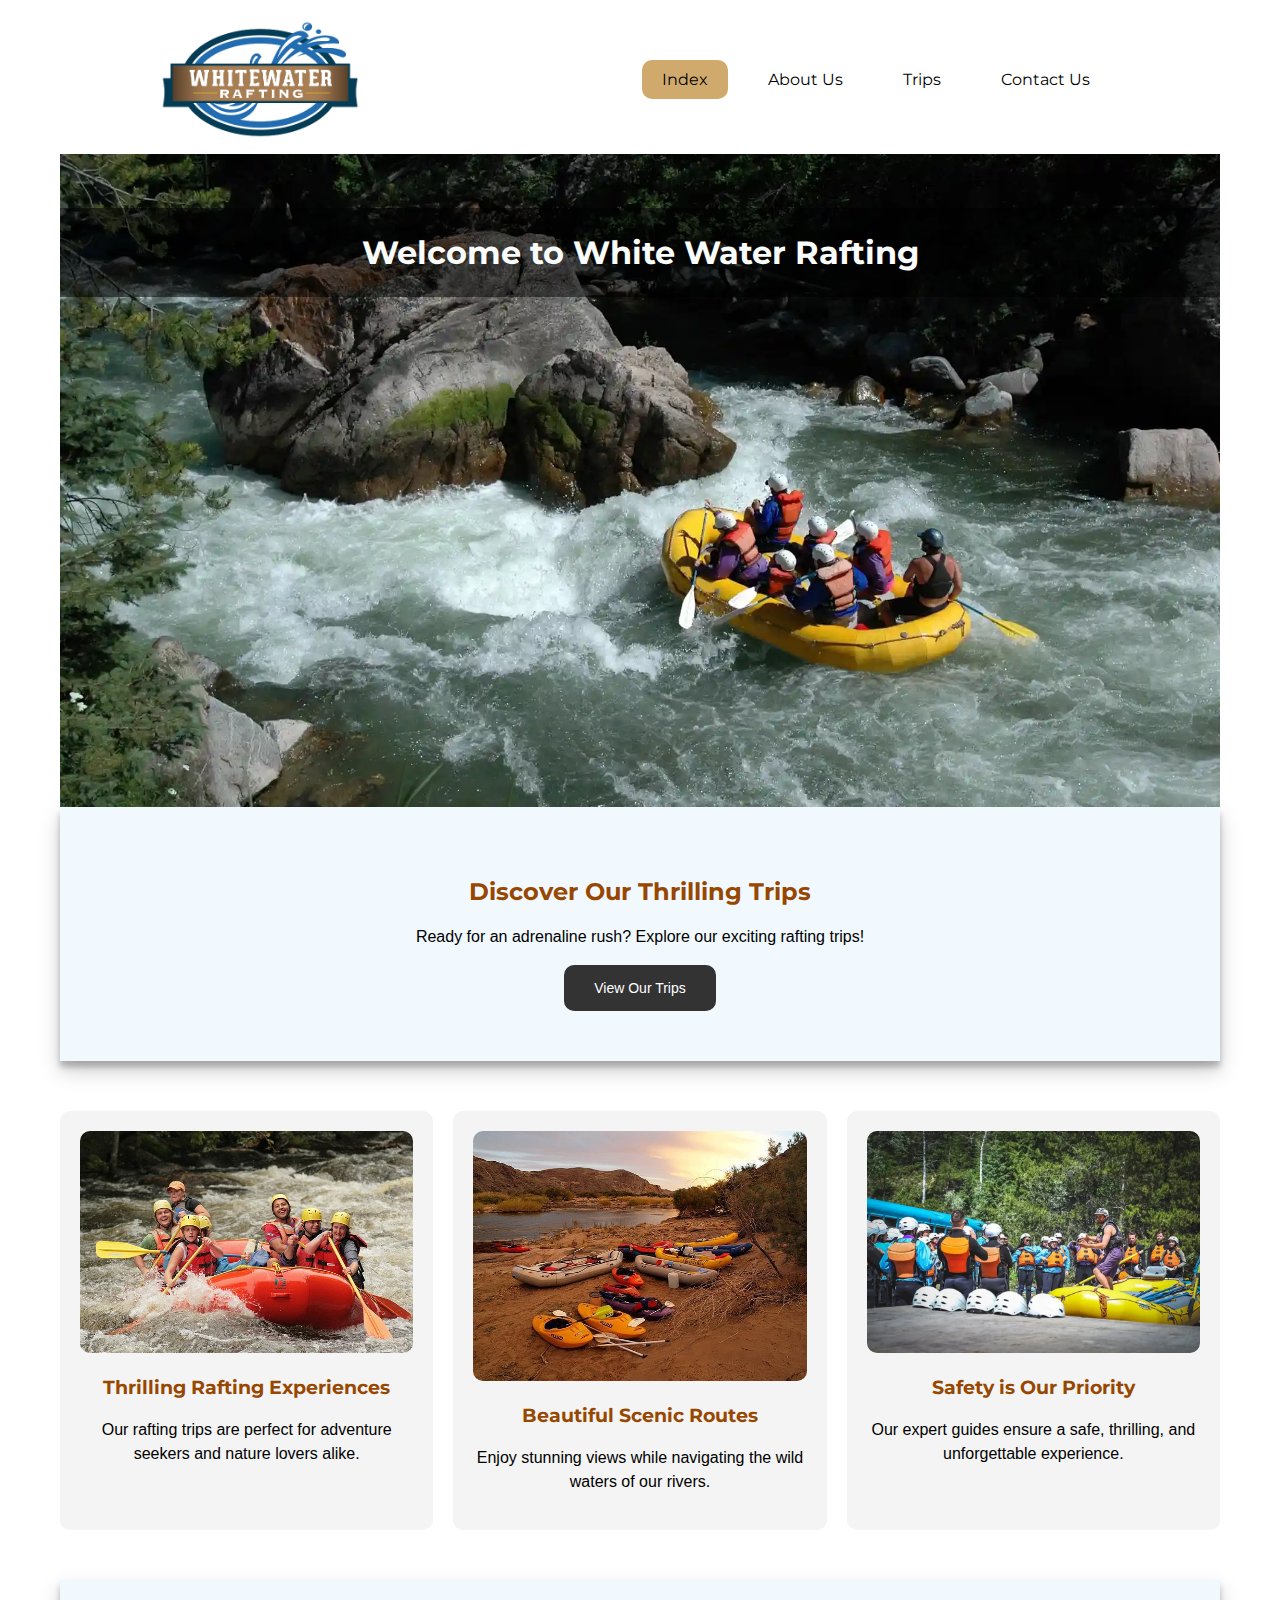
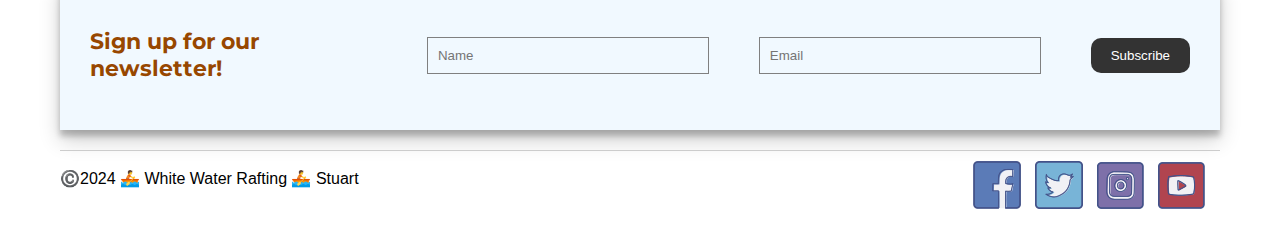
==== wwr/index.html @ e97b23b3 "Added Home and Trips Pages Updated CSS layout" ====
<!DOCTYPE html>
<html lang="en">
<head>
	<meta charset="UTF-8">
	<meta name="viewport" content="width=device-width, initial-scale=1.0">
	<title>Home - White Water Rafting</title>
	<meta name="description" content="White River Rafting home page.">
	<meta name="author" content="Stuart Beech">
	<link rel="preconnect" href="https://fonts.googleapis.com">
	<link rel="preconnect" href="https://fonts.gstatic.com" crossorigin>
	<link
		href="https://fonts.googleapis.com/css2?family=Montserrat:ital,wght@0,100..900;1,100..900&family=Open+Sans:ital,wght@0,300..800;1,300..800&display=swap"
		rel="stylesheet">
	<link rel="stylesheet" href="styles/rafting.css">
</head>
<body>
	<header>
		<img src="images/logo.png" alt="Rapids logo">
		<nav>
			<ul class="navigation">
				<li><a href="index.html" class="active">Index</a></li>
				<li><a href="about.html">About Us</a></li>
				<li><a href="trips.html">Trips</a></li>
				<li><a href="contact.html">Contact Us</a></li>
			</ul>
		</nav>
	</header>

	<main class="index-main">
		<div class="hero">
			<img src="images/index-hero.webp" alt="Hero Banner">
			<h1>Welcome to White Water Rafting</h1>
		</div>

		<section class="cta">
			<h2>Discover Our Thrilling Trips</h2>
			<p>Ready for an adrenaline rush? Explore our exciting rafting trips!</p>
			<button><a href="trips.html" class="cta-button">View Our Trips</a></button>
		</section>

		<section class="grid-layout">
			<div class="grid-item">
				<img src="images/293204862_81d94636da_z.webp" alt="Exciting Rafting">

				<h3>Thrilling Rafting Experiences</h3>
				<p>Our rafting trips are perfect for adventure seekers and nature lovers alike.</p>
			</div>

			<div class="grid-item">
				<img src="images/Sa-Forest-Adventures-Orange-River-Rafting-Camp-min.webp" alt="Scenic Views">

				<h3>Beautiful Scenic Routes</h3>
				<p>Enjoy stunning views while navigating the wild waters of our rivers.</p>
			</div>

			<div class="grid-item">
				<img src="images/safety.webp" alt="Safety First">

				<h3>Safety is Our Priority</h3>
				<p>Our expert guides ensure a safe, thrilling, and unforgettable experience.</p>
			</div>
		</section>

		<section class="newsletter-signup">
			<form action="">
				<h2>Sign up for our newsletter!</h2>
				<!-- <label for="name">Name:</label> -->
				<input type="text" name="name" placeholder="Name" required>

				<!-- <label for="email">Email:</label> -->
				<input type="email" name="email" placeholder="Email" required>

				<button type="submit">Subscribe</button>
			</form>
		</section>
	</main>

	<footer class="index-footer">
		<p>©️2024 🚣 White Water Rafting 🚣 Stuart</p>
		<nav class="sociallinks">
			<a href="https://facebook.com"
				><img src="images/facebook_icon.png" alt="Facebook"
			></a>
			<a href="https://twitter.com"
				><img src="images/twitter_icon.png" alt="Twitter"
			></a>
			<a href="https://instagram.com"
				><img src="images/instagram_icon.png" alt="Instagram"
			></a>
			<a href="https://youtube.com"
				><img src="images/youtube_icon.png" alt="YouTube"
			></a>
		</nav>
	</footer>
</body>
</html>
---- wwr/styles/rafting.css ----
:root {
  --primary-color: #000000;
  --secondary-color: #3a321a;
  --accent-color: #fbfdfd;
  --background-color: #3f7f9d;
  --text-color: #974700;
}

* {
  box-sizing: border-box;
  scroll-behavior: smooth;
}

body {
  margin: 20px 60px;
}

/* Header Section */
header {
  align-items: center;
  /* border-bottom: 1px solid #ccc; */
  display: grid;
  grid-template-columns: 30% 1fr;
  margin: 1rem auto;
  /* padding: 0 0 10px;
  margin-bottom: 40px; */
  /* max-width: 1000px; */
}

header > img {
  width: 200px;
  margin-left: 100px;
}

h1,
h2,
h3,
thead th {
  color: var(--text-color);
  font-family: "montserrat", sans-serif;
  font-style: normal;
}

p {
  line-height: 1.5em;
}

p,
tbody td {
  font-family: "open-sans", sans-serif;
  font-style: normal;
  text-align: justify;
}

/* Navigation Section */
nav {
  text-align: right;
}

nav li {
  width: fit-content;
}

nav li a {
  /* background-color: var(--background-color); */
  /* border-right: 1px solid black; */
  text-align: center;
}

nav li:last-child a {
  border-right: none;
}

.navigation {
  display: flex;
  justify-content: flex-end;
  list-style: none;
  padding-right: 100px;
}

.navigation li {
  padding: 0 10px;
}

.navigation a {
  color: black;
  display: block;
  font-family: "montserrat", sans-serif;
  font-style: normal;
  padding: 10px 20px;
  text-decoration: none;
  transition: 0.25s ease;
  border-radius: 10px;
}

.navigation a:hover {
  /* color: #eed994; */
  color: white;
  background-color: #895129;
}

.navigation a.active {
  color: black;
  background-color: #D0A96D;
}

/* Hero Section */
.hero {
  position: relative;
}

.hero img {
  display: block;
  height: auto;
  width: 100%;
}

.hero h1 {
  position: absolute;
  top: 5%;
  width: 100%;
  background-color: rgba(0, 0, 0, 0.5);
  color: var(--accent-color);
  padding: 25px;
  text-align: center;
  box-sizing: border-box;
  /* border: 1px solid red; */
}

.sub_hero {
  position: absolute;
  top: 50%;
  left: 50%;
  transform: translate(-50%, -50%);
  display: flex;
  align-items: flex-start;
  gap: 20px;
  padding: 40px;
  width: 80%;
  background-color: rgba(3, 66, 124, 0.5);
}

.sub_hero img {
  order: 1;
  width: 30%;
}

.sub_hero p {
  color: var(--accent-color);
  margin-top: 0;
}

/* History Section */
.history {
  margin-top: 40px;
}

.history-grid {
  display: grid;
  grid-template-columns: 1fr 350px 1fr;
  gap: 25px;
}

.history img {
  grid-column: 2/3;
  margin: auto;
  width: 350px;
}

.history p {
  margin-top: 0;
}

.history h2 {
  text-align: center;
}

.first-paragraph {
  grid-column: 1/2;
}

.second-paragraph {
  grid-column: 3/4;
}

/* Adventure Section */
.adventure {
  margin-top: 40px;
}

.adventure h2 {
  text-align: center;
}

.adventure-figure {
  display: flex;
  justify-content: space-between;
}

.adventure-figure-display {
  border: thin #c0c0c0 solid;
  display: flex;
  flex-direction: column;
  margin: auto 0;
  padding: 5px;
}

figure {
  display: flex;
  flex-direction: column;
}

.adventure-figure img {
  max-width: 220px;
  max-height: 150px;
}

figcaption {
  background-color: #222;
  color: #fff;
  font: italic smaller sans-serif;
  padding: 3px;
  text-align: center;
}

/* Footer Section */
footer {
  border-top: 1px solid #ccc;
  display: flex;
  margin: 20px auto;
  position: relative;
}

footer p {
  /* text-align: center; */
  width: 100%;
}

footer .copyright {
  position: absolute;
  text-align: center;
}

/* Social Links */
.sociallinks {
  margin: 10px;
  position: absolute;
  right: 0;
}

.sociallinks a {
  padding: 5px;
  text-decoration: none;
}

/**/

.contact-image {
  max-width: 200px;
}

.company-info {
  display: flex;
  justify-content: space-between;
  animation: fadeIn 3s ease;
}

.contact-block {
  display: flex;
  flex-direction: column;
  justify-content: space-between;
  width: 100%;
  /* display: grid;
  grid-template-rows: subgrid;
  grid-row: 1/3; */
  row-gap: 40px;
}

.testimonials {
  margin-top: 30px;
  /* box-shadow: rgba(0, 0, 0, 0.19) 0px 10px 20px, rgba(0, 0, 0, 0.23) 0px 6px 6px; */
  text-align: center;
  width: 1100px;
  margin: 0 auto;
}

.testimonials p {
  text-align: center;
  font-style: italic;
}

.testimonials h2 {
  padding-top: 40px;
}

.contact-block img {
  max-width: 660px;
}

.address {
  height: 100%;
  box-shadow: rgba(0, 0, 0, 0.19) 0px 10px 20px, rgba(0, 0, 0, 0.23) 0px 6px 6px;
}

.address,
.testimonials {
  padding: 1rem 3rem;
}

.address p a {
  margin-left: 5px;
  text-decoration: none;
  color: black;
}

.address p a:hover {
  color: #895129;
}

.company-info .address > p:nth-child(2),
.company-info .address > p:nth-child(3),
.company-info .address > p:nth-child(4) {
  display: flex;
  align-items: center;
}

.company-info .address > p:nth-child(3)::before {
  content: '';
  background-image: url('../images/iphone.png');
  background-size: cover;
  width: 30px;
  height: 30px;
  display: inline-block;
  margin-right: 10px;
}

.company-info .address > p:nth-child(2)::before {
  content: '';
  background-image: url('../images/placeholder.png');
  background-size: cover;
  width: 30px;
  height: 30px;
  display: inline-block;
  margin-right: 10px;
}

.company-info .address > p:nth-child(4)::before {
  content: '';
  background-image: url('../images/mail.png');
  background-size: cover;
  width: 30px;
  height: 30px;
  display: inline-block;
  margin-right: 10px;
}

.google-map {
  overflow: hidden; /* Ensures smooth entry */
  /* grid-row: 2/3; */
  height: 100%;
  /* width: 100%; */
  transform: translateX(-100%);
  animation: slideIn 1.2s ease-out forwards;
}

.google-map > h2 {
  text-align: center;
  padding-top: 40px;
}

.google-map > iframe {
  /* width: calc(100% - 510px); */
  width: 100%;
  height: 100%;
}

.google-map > img {
  width: 500px;
}

/* .google-map {
  transform: translateX(-100%);
  animation: slideIn 1.2s ease-out forwards;
} */

@keyframes slideIn {
  0% {
    transform: translateX(-100%);
  }
  100% {
    transform: translateX(0);
  }
}

@keyframes fadeIn {
  0% {
    opacity: 0;
  }
  100% {
    opacity: 1;
  }
}

.employee-profiles {
  display: flex;
  justify-content: center;
  margin-top: 0;
  gap: 20px;
}

.employee-h2 > h2 {
  text-align: center;
  padding-top: 70px;
}

.employee {
  width: 30%;
  margin: auto;
  border: thin #c0c0c0 solid;
  padding: 5px;
}

.employee > .employee-name {
  margin: 0 auto;
  width: 100%;
  font-size: 18px;
  line-height: 24px;
}

.employee-photo {
  width: 100%;
  /* max-width: 220px;
  max-height: 150px; */
  margin: 0 auto;
}

.contact-form {
  width: 100%;
  animation: fadeIn 3s ease;
}

.contact-form form {
  max-width: 750px;
  margin: 0 0 0 auto;
  background-color: white;
  padding: 1rem 3rem;
  /* box-shadow: 0 0 10px rgba(0, 0, 0, 0.1); */
  box-shadow: rgba(0, 0, 0, 0.19) 0px 10px 20px, rgba(0, 0, 0, 0.23) 0px 6px 6px;
}

.contact-form label {
  display: block;
  margin-bottom: 5px;
  font-family: "open-sans", sans-serif;
  color: darkslategray;
}

.contact-form input,
.contact-form textarea {
  width: 100%;
  padding: 10px;
  margin-bottom: 20px;
  border: 1px solid #ddd;
}

.contact-form .radio-group label {
  width: 40%;
}

.contact-form .radio-group input {
  width: auto;
}

.contact-form .radio-group {
  display: flex;
  margin-bottom: 20px;
}

.newsletter {
  display: flex;
  gap: 30px;
}

.newsletter p,
.newsletter input {
  width: auto;
}

button {
  background-color: #333;
  color: white;
  border: none;
  border-radius: 10px;
  padding: 10px;
  cursor: pointer;
  transition: .25s ease;
  padding: 10px;
  display: flex;
  align-items: center;
}

.contact-form button svg {
  width: 15px;
  height: 15px;
  padding-left: 5px;
}

button:hover {
  filter: invert();
}

.wireframe {
  z-index: 10;
}

.index-main {
  position: relative;
}

.newsletter-signup {
  /* max-width: fit-content; */
  margin: 0 auto;
}

.newsletter-signup > form {
  display: flex;
  align-items: center;
  justify-content: center;
  gap: 50px;
  box-shadow: rgba(0, 0, 0, 0.19) 0px 10px 20px, rgba(0, 0, 0, 0.23) 0px 6px 6px;
  background-color: #F1F9FF;
  padding: 30px;
}

.newsletter-signup > form h2 {
  font-size: 22px;
}

.newsletter-signup > form > input {
  width: 300px;
  padding: 10px;
  background-color: transparent;
  border: 1px solid grey;
}

.newsletter-signup > form button {
  width: fit-content;
  padding: 10px 20px;
}

.cta {
  padding: 50px 0;
  background-color: #F1F9FF;
  box-shadow: rgba(0, 0, 0, 0.19) 0px 10px 20px, rgba(0, 0, 0, 0.23) 0px 6px 6px;
}

.cta > * {
  text-align: center;
}

.cta button {
  margin: auto;
  padding: 15px 30px;
}

.cta a {
  display: block;
  text-decoration: none;
  color: white;
  font-size: 14px;
}

.grid-layout {
  display: grid;
  grid-template-columns: repeat(3, 1fr);
  /* grid-template-rows: auto auto auto; */
  gap: 20px;
  padding: 50px 0;
}

.grid-item {
  /* display: grid;
  grid-template-columns: subgrid;
  grid-template-rows: subgrid;
  grid-row: 1/4; */
  /* grid-row: 1/4; */
  background-color: #f4f4f4;
  text-align: center;
  padding: 20px;
  border-radius: 10px;
}

.grid-item img {
  max-width: 100%;
  border-radius: 10px;
  /* grid-row: 1/2; */
}

/* .grid-item h3 {
  grid-row: 2/3;
} */

.grid-item > p {
  text-align: center;
  /* grid-row: 3/4; */
}

.trip-table {
  background-color: #F1F9FF;
  padding: 1px 0 30px;
  box-shadow: rgba(0, 0, 0, 0.19) 0px 10px 20px, rgba(0, 0, 0, 0.23) 0px 6px 6px;
}

.trip-table h2 {
  text-align: center;
}

.trip-table th,
.trip-table td {
  padding: 10px;
  text-align: left;
  border: 3px solid white;
}

.trip-table th {
  background-color: #e8e8e8;
  color: #000000;
}

table {
  width: 50%;
  border-collapse: collapse;
  margin: 0 auto;
}

tbody a {
  text-decoration: none;
  color: white;
}
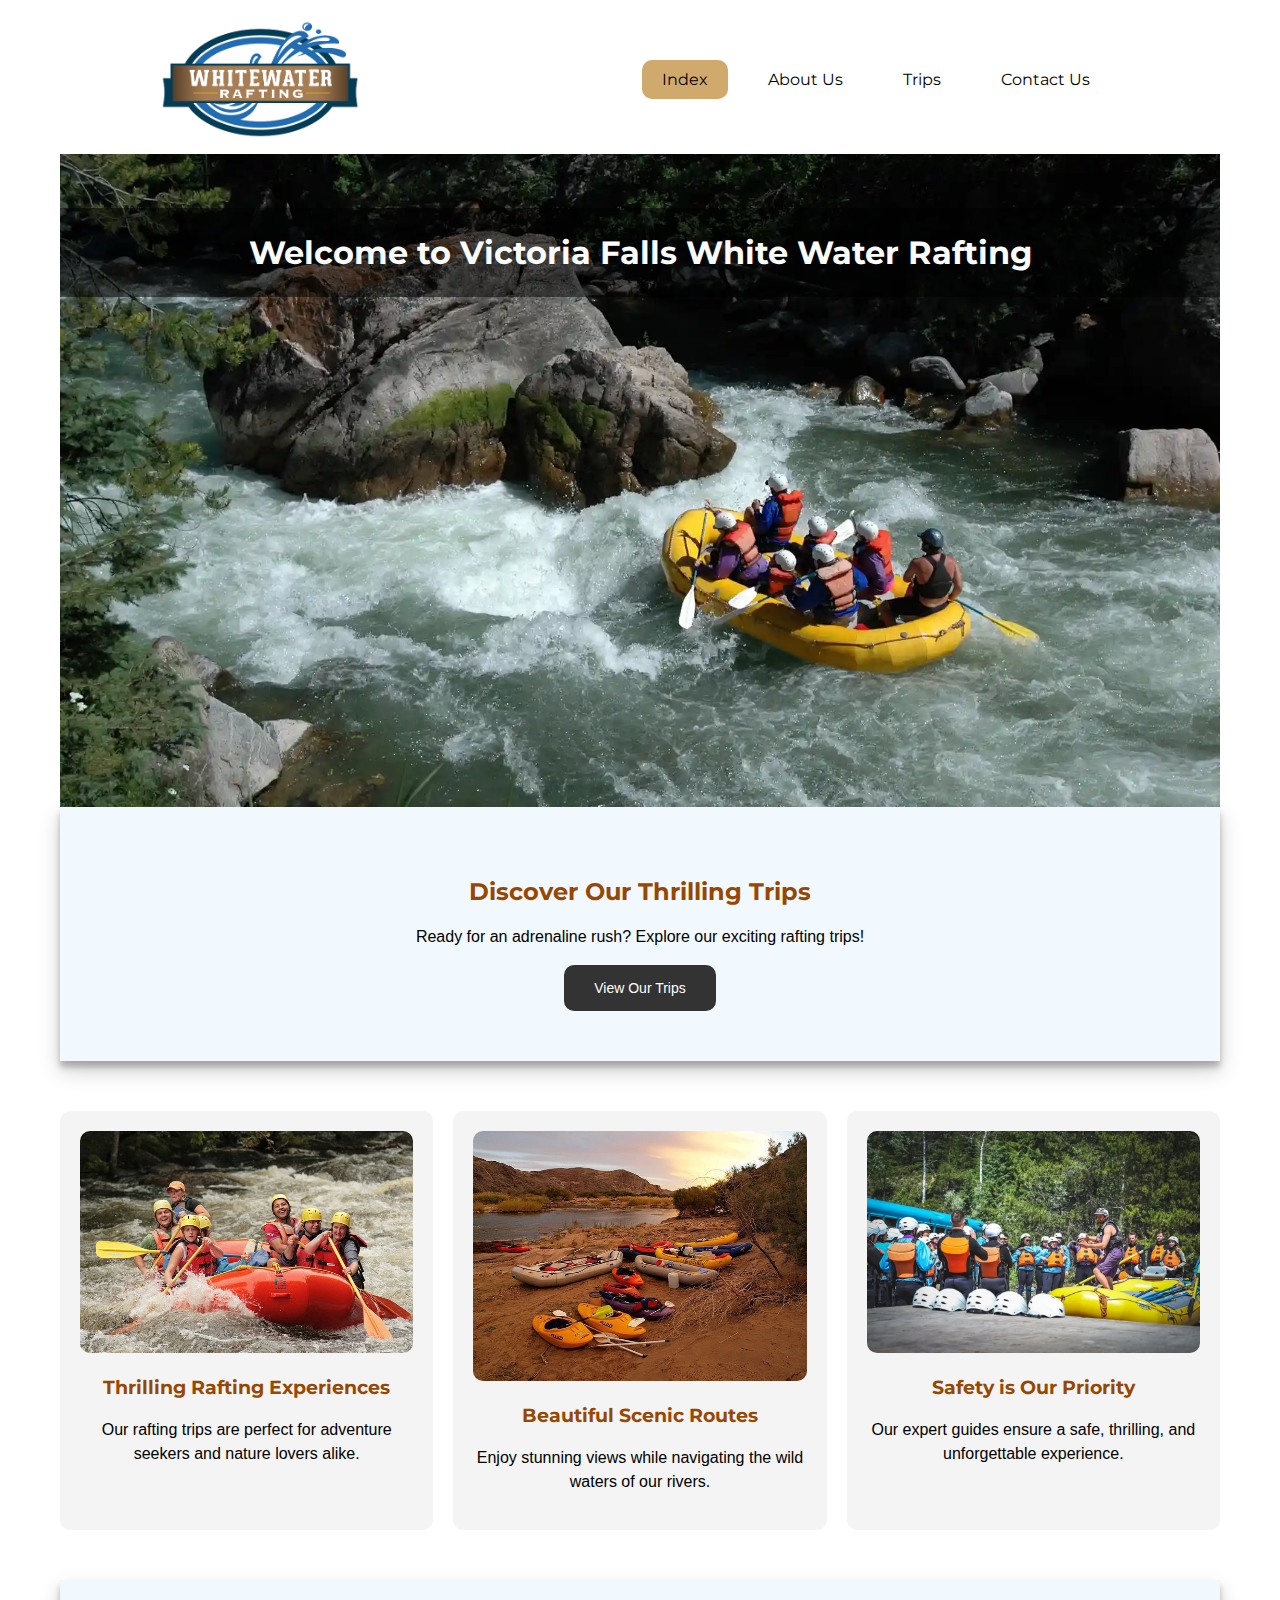
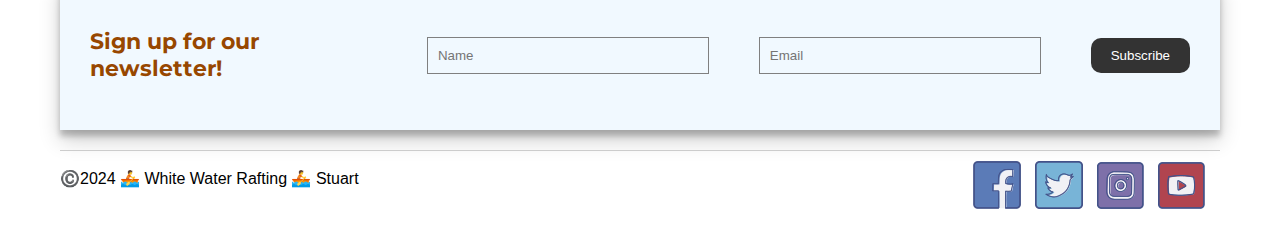
==== commit 9453856e: "Updated contact information" ====
--- a/wwr/index.html
+++ b/wwr/index.html
@@ -29,7 +29,7 @@
 	<main class="index-main">
 		<div class="hero">
 			<img src="images/index-hero.webp" alt="Hero Banner">
-			<h1>Welcome to White Water Rafting</h1>
+			<h1>Welcome to Victoria Falls White Water Rafting</h1>
 		</div>
 
 		<section class="cta">
